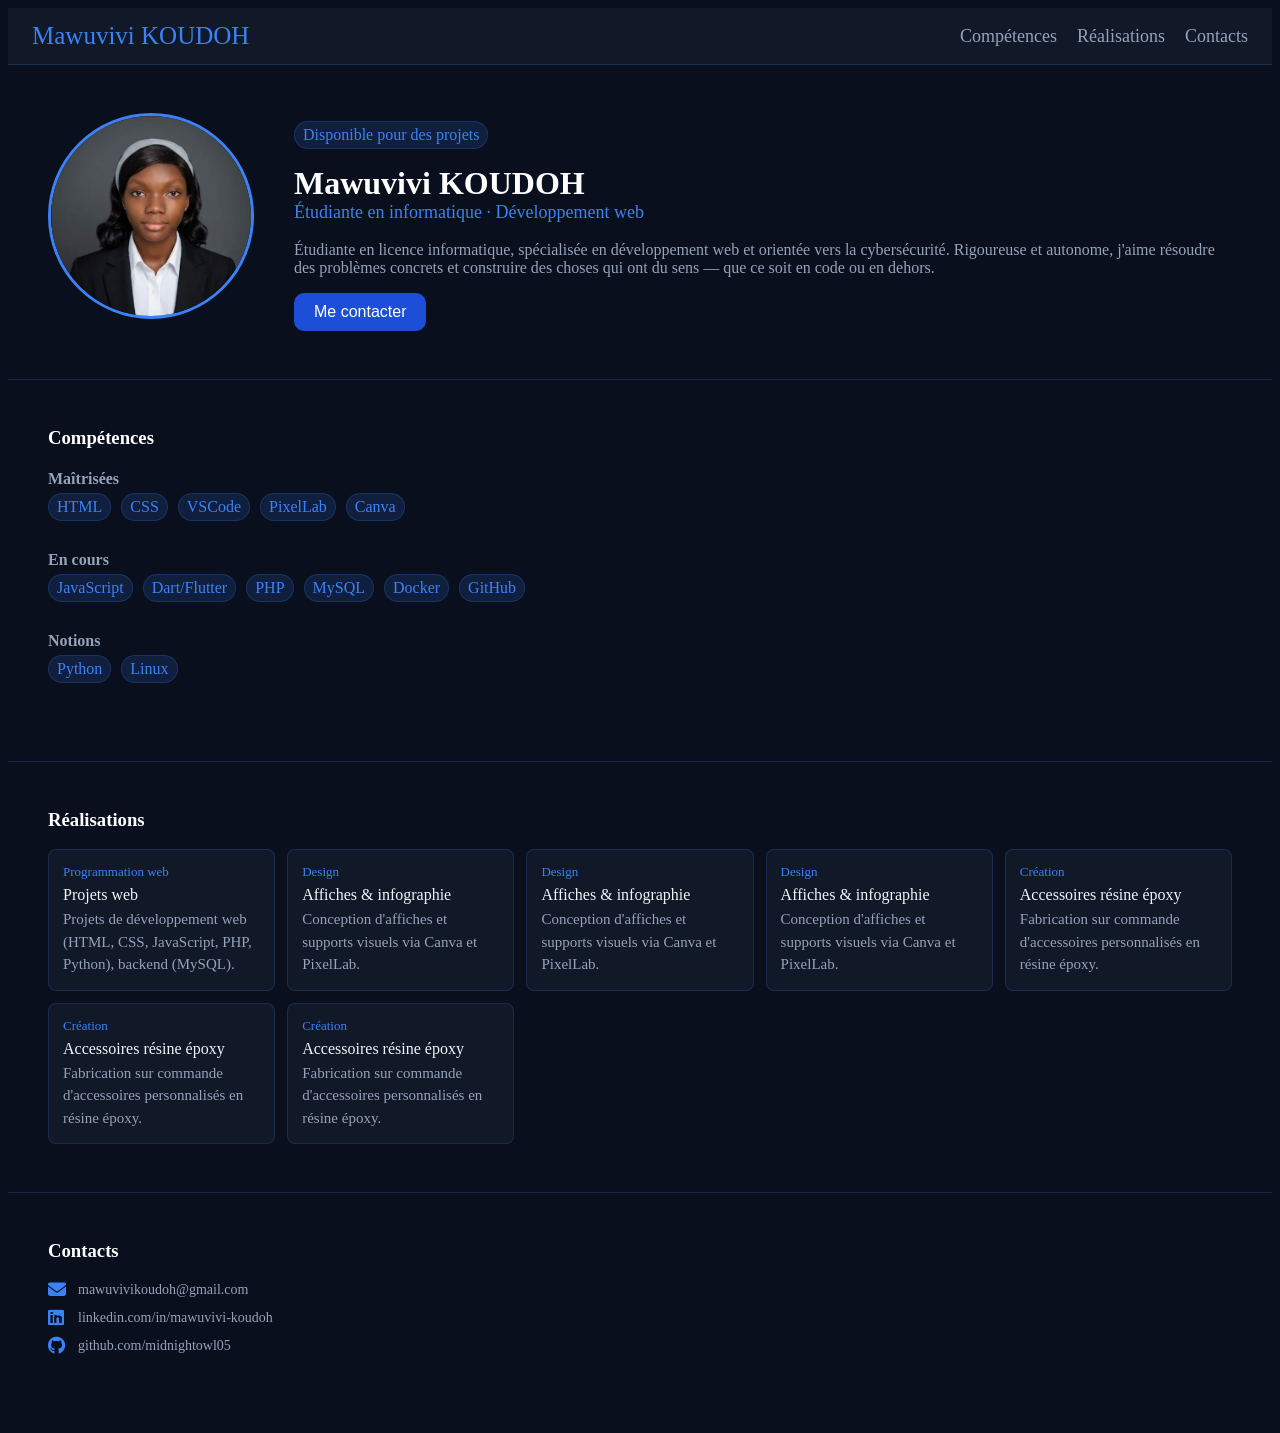
==== index.html @ c0d276f7 "Correction noms fichiers" ====
<!DOCTYPE html>
<html lang="en">

<head>
    <meta charset="UTF-8">
    <meta name="viewport" content="width=device-width, initial-scale=1.0">
    <title>Mon portfolio</title>
    <link rel="stylesheet" href="main.css">
    <link rel="stylesheet" href="https://cdnjs.cloudflare.com/ajax/libs/font-awesome/6.5.0/css/all.min.css">
</head>

<body>
    <nav class="navbar">
        <span class="logo">Mawuvivi KOUDOH</span>
        <ul class="nav-links">
            <li><a href="#competences">Compétences</a></li>
            <li><a href="#realisations">Réalisations</a></li>
            <li><a href="#contacts">Contacts</a></li>
        </ul>
    </nav>

    <div>
        <div class="section1">
            <div>
                <img src="Photo-pro.jpeg" alt="Ma photo de profil" class="photo-profil">
            </div>
            <div>
                <p class="etiquette">Disponible pour des projets</p>
                <h1>Mawuvivi KOUDOH</h1>
                <p class="niveau">Étudiante en informatique · Développement web</p>
                <p class="description">Étudiante en licence informatique, spécialisée en développement web et orientée
                    vers
                    la
                    cybersécurité. Rigoureuse et autonome, j'aime résoudre des problèmes concrets et construire des
                    choses
                    qui
                    ont du sens — que ce soit en code ou en dehors.</p>
                <a href="#contacts"><button class="contact" value="Me contacter">Me contacter</button></a>
            </div>
        </div>
        <hr>

        <div class="section2" id="competences">
            <h3>Compétences</h3>

            <h4>Maîtrisées</h4>
            <ul class="maitrisees"></ul>

            <h4>En cours</h4>
            <ul class="en-cours"></ul>

            <h4>Notions</h4>
            <ul class="notions"></ul>
        </div>
        <hr>

        <div class="section3" id="realisations">
            <h3>Réalisations</h3>
            <div class="projects-grid">
            </div>
        </div>
        <hr>

        <div class="section4" id="contacts">
            <h3>Contacts</h3>

            <div class="contacts-list">
                <!-- <div class="contact-item">
                    <i class="fa-solid fa-envelope"></i>
                    <span>ton.email@example.com</span>
                </div>

                <div class="contact-item">
                    <i class="fa-brands fa-github"></i>
                    <span>github.com/tonusername</span>
                </div>

                <div class="contact-item">
                    <i class="fa-brands fa-linkedin"></i>
                    <span>linkedin.com/in/tonprofil</span>
                </div> -->
            </div>
        </div>

        <script src="main.js"></script>
</body>

</html>
---- main.css ----
body {
  background-color: #0a0f1e;
  padding: 0;
}

.navbar {
  display: flex;
  justify-content: space-between;
  align-items: center;
  padding: 14px 24px;
  background: #111827;
  border-bottom: 1px solid rgba(59, 130, 246, 0.2);
  margin: 0;
}

.logo {
  color: #3b82f6;
  font-size: 25px;
  font-weight: 500;
}

ul {
  list-style: none;
  margin: 0;
  padding: 0;
}

.nav-links,
.maitrisees,
.en-cours,
.notions {
  display: flex;
  gap: 20px;
  list-style: none;
  margin: 0;
  padding: 0;
}

.maitrisees,
.en-cours,
.notions,
.contacts-list {
  gap: 10px;
  margin-bottom: 30px;
}

.nav-links a {
  color: #94a3b8;
  text-decoration: none;
  font-size: 18px;
}

.nav-links a:hover {
  color: #e2e8f0;
  font-size: 19px;
  transition-duration: 5ms;
}

.section1,
.section2,
.section3,
.section4 {
  padding: 40px;
}

.section1 {
  display: flex;
  gap: 40px;
  align-items: center;
  justify-content: center;
}

.photo-profil {
  width: 200px;
  height: 200px;
  border-radius: 50%;
  object-fit: cover;
  border: 3px solid #3b82f6;
}

.section2,
.section3,
.section4 {
  margin-top: -20px;
}

.etiquette {
  display: inline-block;
  background-color: rgba(59, 130, 246, 0.15);
  padding: 4px 8px;
  border-radius: 15px;
  color: #3b82f6;
  border: 1px solid rgba(59, 130, 246, 0.2);
}

h1 {
  color: white;
  font-size: 32px;
  margin-bottom: 20px;
  margin-top: 0;
}

.niveau {
  color: #3b82f6;
  font-size: 18px;
  margin-top: -20px;
}

.description {
  color: #94a3b8;
}

.contact {
  background-color: #1d4ed8;
  color: white;
  font-family: "Franklin Gothic Medium", "Arial Narrow", Arial, sans-serif;
  padding: 10px 20px;
  border-radius: 10px;
  border: none;
  font-weight: 500;
  font-size: 16px;
  cursor: pointer;
}

.contact:hover {
  background-color: #031655;
}

hr {
  width: 100%;
  border: none;
  border-top: 1px solid rgba(59, 130, 246, 0.2);
}

h3 {
  color: white;
}

h4 {
  color: #94a3b8;
  margin-bottom: 5px;
}

.projects-grid {
  display: grid;
  grid-template-columns: repeat(auto-fit, minmax(200px, 1fr));
  gap: 12px;
}

.project-card {
  background: #111827;
  border: 0.5px solid rgba(59, 130, 246, 0.2);
  border-radius: 8px;
  padding: 14px;
}

.project-card-label {
  font-size: 13px;
  color: #3b82f6;
  margin: 0 0 6px;
}

.project-card-title {
  font-size: 16px;
  font-weight: 500;
  color: #f1f5f9;
  margin: 0 0 4px;
}

.project-card-desc {
  font-size: 15px;
  color: #94a3b8;
  margin: 0;
  line-height: 1.5;
}

.contacts-list li {
  margin-bottom: 10px;
}

.contact-item {
  display: flex;
  align-items: center;
  gap: 10px;
  font-size: 14px;
  color: #94a3b8;
  margin-bottom: 10px;
}

.contact-item i {
  color: #3b82f6;
  font-size: 18px;
  width: 20px;
}
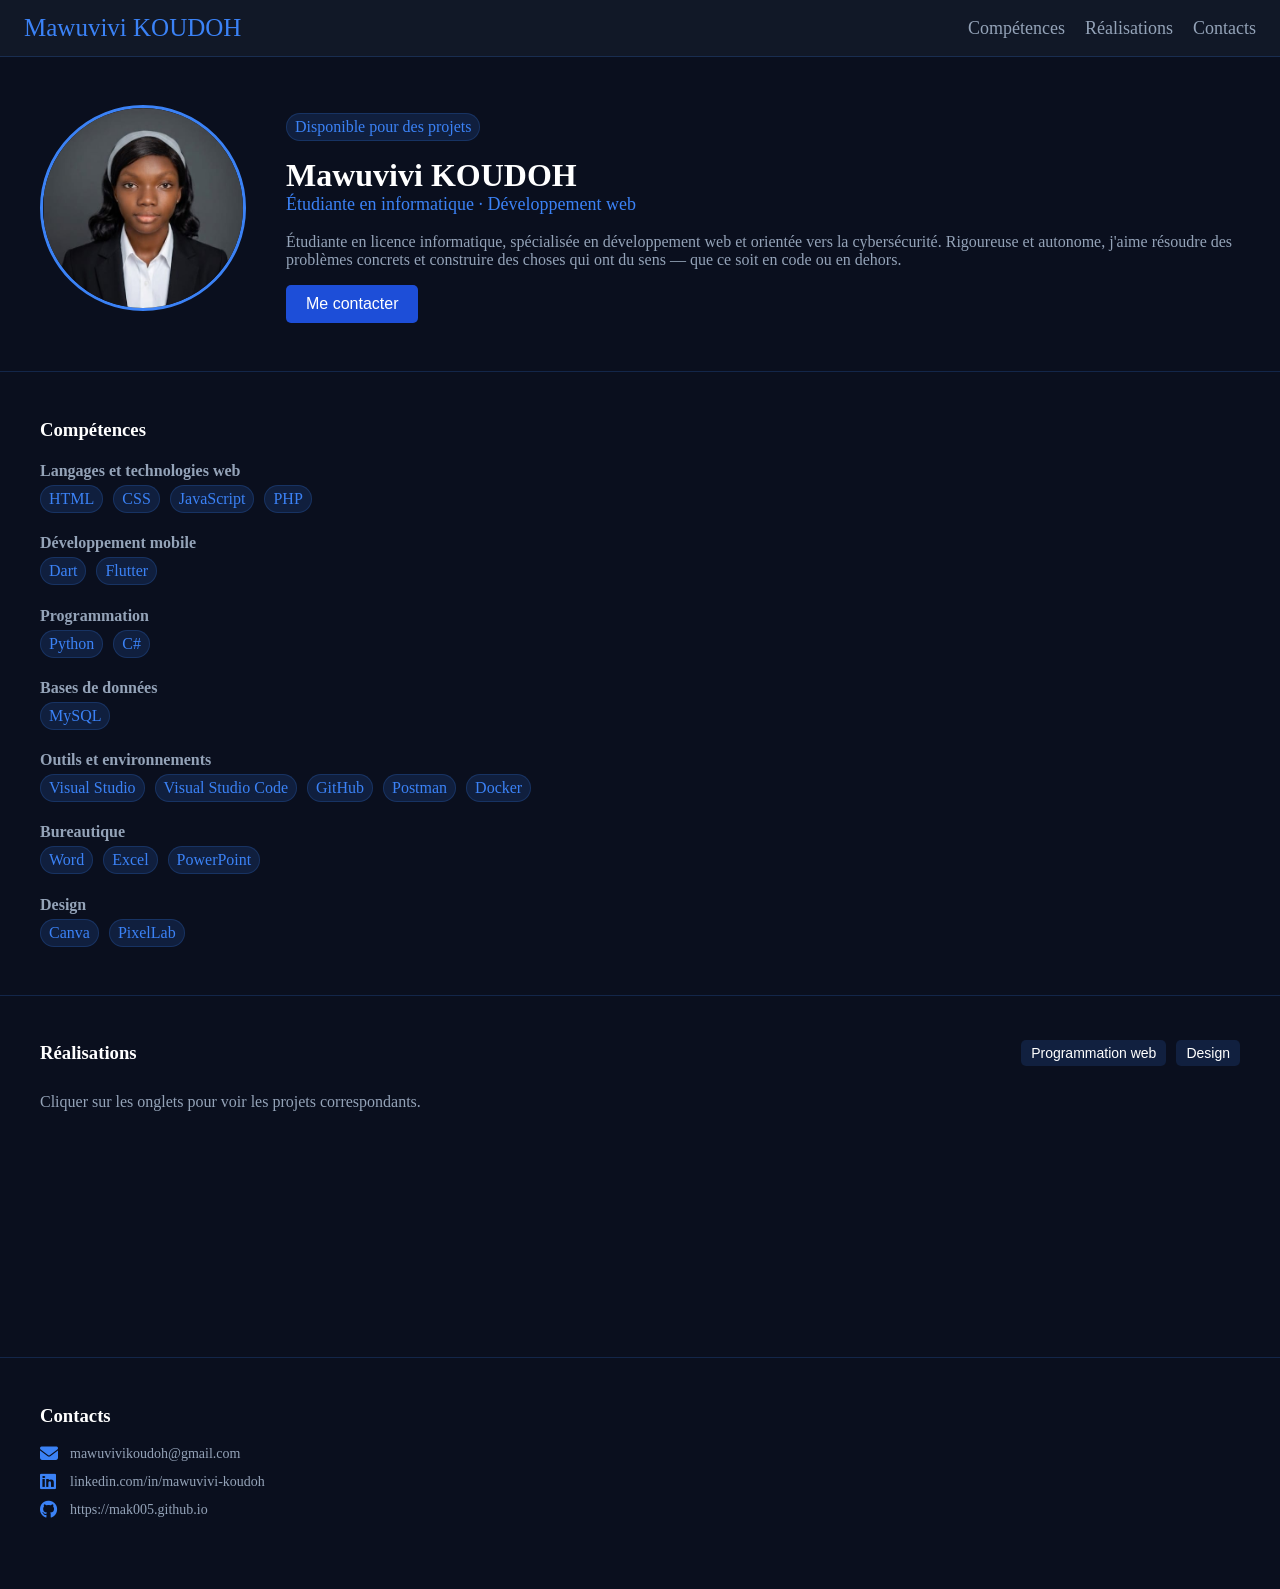
==== commit b128c575: "Ajout des images et suppression de l'onglet Creation" ====
--- a/index.html
+++ b/index.html
@@ -22,7 +22,7 @@
     <div>
         <div class="section1">
             <div>
-                <img src="Photo-pro.jpeg" alt="Ma photo de profil" class="photo-profil">
+                <img src="images/Photo-pro.jpeg" alt="Ma photo de profil" class="photo-profil">
             </div>
             <div>
                 <p class="etiquette">Disponible pour des projets</p>
@@ -43,43 +43,44 @@
         <div class="section2" id="competences">
             <h3>Compétences</h3>
 
-            <h4>Maîtrisées</h4>
-            <ul class="maitrisees"></ul>
+            <h4>Langages et technologies web</h4>
+            <ul class="langages"></ul>
 
-            <h4>En cours</h4>
-            <ul class="en-cours"></ul>
+            <h4>Développement mobile</h4>
+            <ul class="dev-mobile"></ul>
 
-            <h4>Notions</h4>
-            <ul class="notions"></ul>
+            <h4>Programmation</h4>
+            <ul class="programmation"></ul>
+
+            <h4>Bases de données</h4>
+            <ul class="bd"></ul>
+
+            <h4>Outils et environnements</h4>
+            <ul class="outils"></ul>
+
+            <h4>Bureautique</h4>
+            <ul class="bureautique"></ul>
+
+            <h4>Design</h4>
+            <ul class="design"></ul>
         </div>
         <hr>
 
         <div class="section3" id="realisations">
-            <h3>Réalisations</h3>
-            <div class="projects-grid">
+            <div class="section3-header">
+                <h3>Réalisations</h3>
+                <div class="categories"></div>
             </div>
+
+            <p class="description2">Cliquer sur les onglets pour voir les projets correspondants.</p>
+            <div class="projects-grid"></div>
         </div>
         <hr>
 
         <div class="section4" id="contacts">
             <h3>Contacts</h3>
 
-            <div class="contacts-list">
-                <!-- <div class="contact-item">
-                    <i class="fa-solid fa-envelope"></i>
-                    <span>ton.email@example.com</span>
-                </div>
-
-                <div class="contact-item">
-                    <i class="fa-brands fa-github"></i>
-                    <span>github.com/tonusername</span>
-                </div>
-
-                <div class="contact-item">
-                    <i class="fa-brands fa-linkedin"></i>
-                    <span>linkedin.com/in/tonprofil</span>
-                </div> -->
-            </div>
+            <div class="contacts-list"></div>
         </div>
 
         <script src="main.js"></script>
--- a/main.css
+++ b/main.css
@@ -1,6 +1,6 @@
 body {
   background-color: #0a0f1e;
-  padding: 0;
+  margin: 0;
 }
 
 .navbar {
@@ -25,22 +25,26 @@
   padding: 0;
 }
 
-.nav-links,
-.maitrisees,
-.en-cours,
-.notions {
+.nav-links{
   display: flex;
   gap: 20px;
+}
+
+.langages,
+.dev-mobile,
+.programmation,
+.bd,
+.outils,
+.bureautique,
+.design {
+  display: flex;
+  gap: 10px;
   list-style: none;
   margin: 0;
   padding: 0;
 }
 
-.maitrisees,
-.en-cours,
-.notions,
 .contacts-list {
-  gap: 10px;
   margin-bottom: 30px;
 }
 
@@ -106,7 +110,7 @@
   margin-top: -20px;
 }
 
-.description {
+.description, .description2 {
   color: #94a3b8;
 }
 
@@ -115,8 +119,8 @@
   color: white;
   font-family: "Franklin Gothic Medium", "Arial Narrow", Arial, sans-serif;
   padding: 10px 20px;
-  border-radius: 10px;
   border: none;
+  border-radius: 5px;
   font-weight: 500;
   font-size: 16px;
   cursor: pointer;
@@ -141,37 +145,53 @@
   margin-bottom: 5px;
 }
 
+.section3-header {
+  display: flex;
+  justify-content: space-between;
+  align-items: center;
+  margin-bottom: 20px;
+}
+
+.categories {
+  display: flex;
+  gap: 10px;
+}
+
+.onglet {
+  background-color: rgba(59, 130, 246, 0.15);
+  color: white;
+  font-family:Arial, Helvetica, sans-serif;
+  padding: 5px 10px;
+  border:none;
+  border-radius: 5px;
+  cursor: pointer;
+  font-size: 14px;
+}
+
+.onglet:hover {
+  background-color: #1d4ed8;
+}
+
+.onglet.active {
+  color: #3b82f6;
+  border-bottom: 2px solid #3b82f6;
+}
+
+.projet-detail {
+  margin-top: -20px;
+}
+
+.description2{
+  margin-top: -10px;
+}
 .projects-grid {
   display: grid;
   grid-template-columns: repeat(auto-fit, minmax(200px, 1fr));
   gap: 12px;
-}
-
-.project-card {
-  background: #111827;
-  border: 0.5px solid rgba(59, 130, 246, 0.2);
+  /* border: 0.5px solid rgba(59, 130, 246, 0.2); */
   border-radius: 8px;
-  padding: 14px;
-}
-
-.project-card-label {
-  font-size: 13px;
-  color: #3b82f6;
-  margin: 0 0 6px;
-}
-
-.project-card-title {
-  font-size: 16px;
-  font-weight: 500;
-  color: #f1f5f9;
-  margin: 0 0 4px;
-}
-
-.project-card-desc {
-  font-size: 15px;
-  color: #94a3b8;
-  margin: 0;
-  line-height: 1.5;
+  padding: 16px;
+  min-height: 150px;
 }
 
 .contacts-list li {
@@ -192,3 +212,20 @@
   font-size: 18px;
   width: 20px;
 }
+
+.photos-grid {
+  display: grid;
+  grid-template-columns: repeat(auto-fit, minmax(150px, 1fr));
+  gap: 12px;
+  margin-top: 16px;
+}
+
+.projet-photo {
+  width: 100%;
+  border-radius: 8px;
+  border: #94a3b8 solid 0.5px;
+  max-width: 250px;
+  height: 200px;
+  object-fit: cover;
+  aspect-ratio: 1;
+}
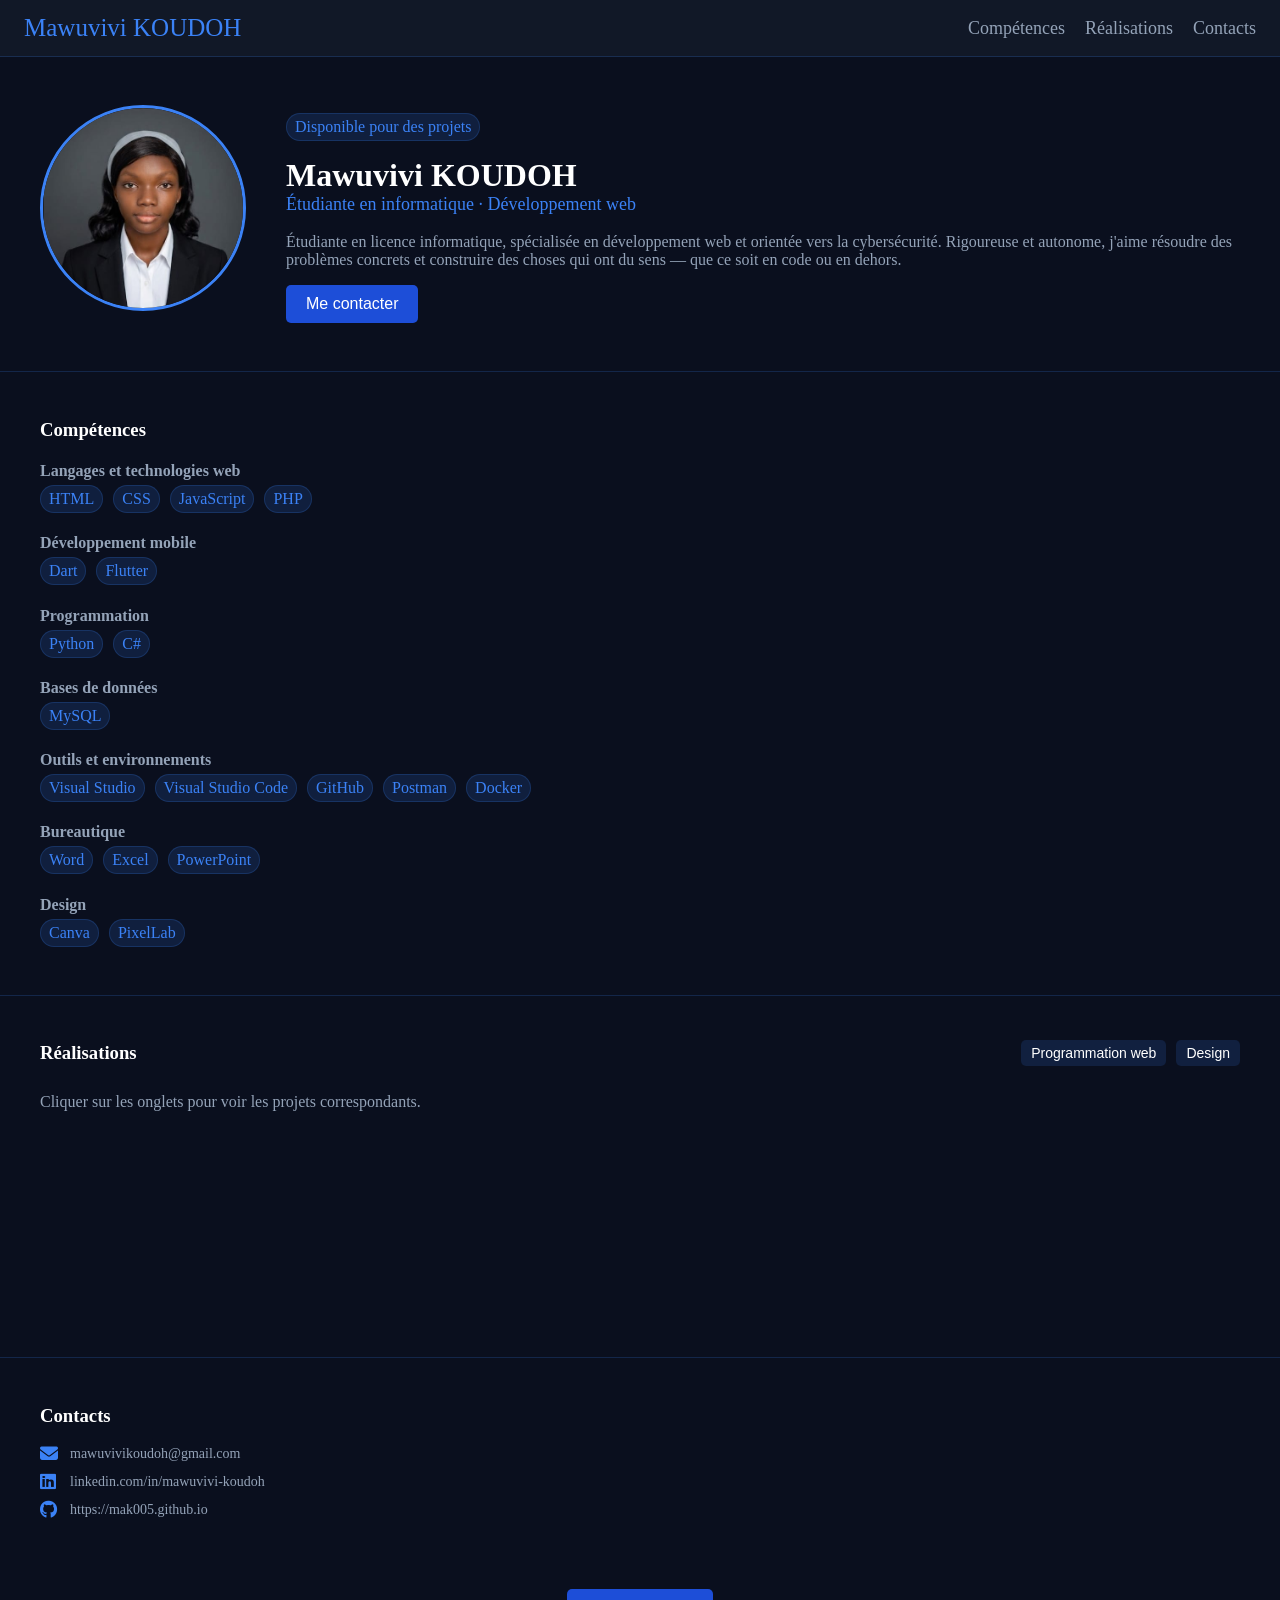
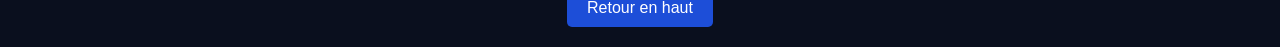
==== commit 7a676ce5: "Ajout de quelques images" ====
--- a/index.html
+++ b/index.html
@@ -4,7 +4,7 @@
 <head>
     <meta charset="UTF-8">
     <meta name="viewport" content="width=device-width, initial-scale=1.0">
-    <title>Mon portfolio</title>
+    <title>Mawuvivi KOUDOH - Portfolio</title>
     <link rel="stylesheet" href="main.css">
     <link rel="stylesheet" href="https://cdnjs.cloudflare.com/ajax/libs/font-awesome/6.5.0/css/all.min.css">
 </head>
@@ -83,6 +83,12 @@
             <div class="contacts-list"></div>
         </div>
 
+        <div>
+            <center>
+                <a href="#top"><button class="back-to-top">Retour en haut</button></a>
+            </center>
+        </div>
+
         <script src="main.js"></script>
 </body>
 
--- a/main.css
+++ b/main.css
@@ -228,4 +228,17 @@
   height: 200px;
   object-fit: cover;
   aspect-ratio: 1;
+}
+
+.back-to-top {
+  background-color: #1d4ed8;
+  color: white;
+  font-family: "Franklin Gothic Medium", "Arial Narrow", Arial, sans-serif;
+  padding: 10px 20px;
+  border: none;
+  border-radius: 5px;
+  font-weight: 500;
+  font-size: 16px;
+  cursor: pointer;
+  margin-bottom: 20px;
 }
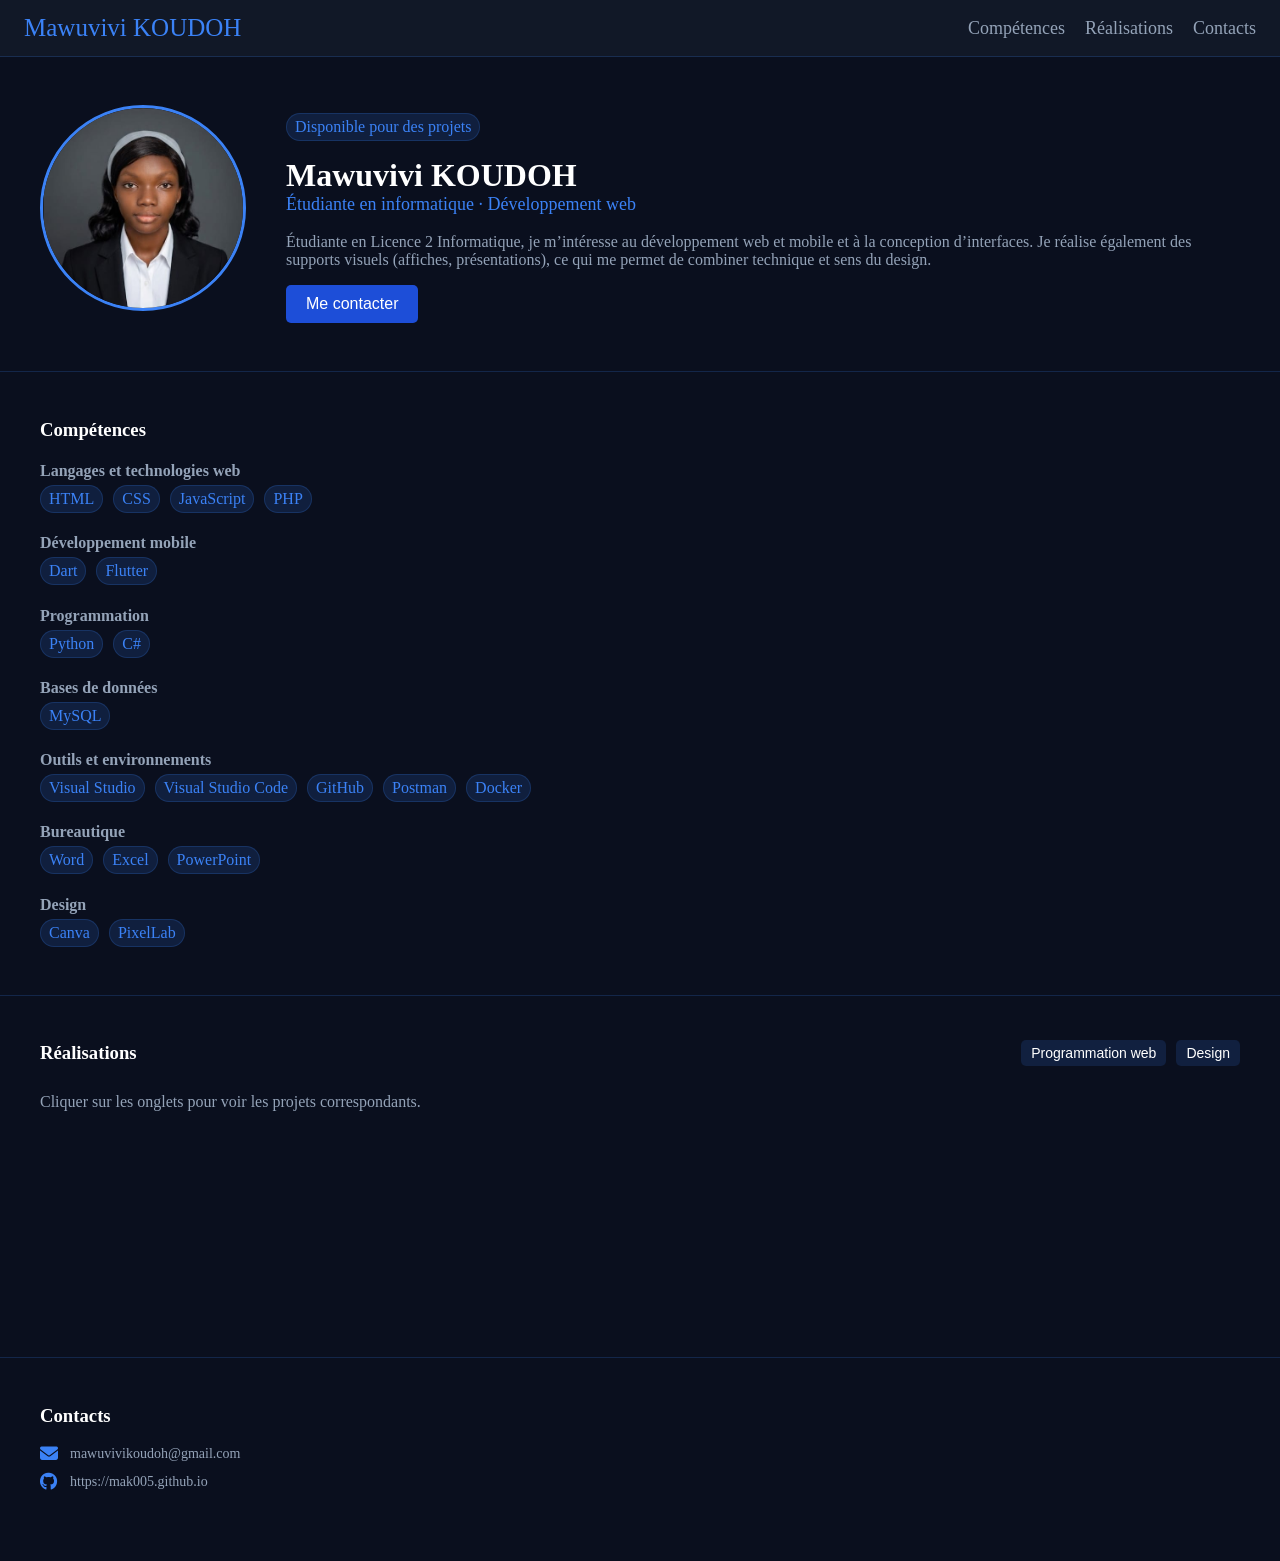
==== commit f9bf596b: "Modification description" ====
--- a/index.html
+++ b/index.html
@@ -28,13 +28,10 @@
                 <p class="etiquette">Disponible pour des projets</p>
                 <h1>Mawuvivi KOUDOH</h1>
                 <p class="niveau">Étudiante en informatique · Développement web</p>
-                <p class="description">Étudiante en licence informatique, spécialisée en développement web et orientée
-                    vers
-                    la
-                    cybersécurité. Rigoureuse et autonome, j'aime résoudre des problèmes concrets et construire des
-                    choses
-                    qui
-                    ont du sens — que ce soit en code ou en dehors.</p>
+                <p class="description">Étudiante en Licence 2 Informatique, je m’intéresse au développement web et
+                    mobile et à la conception d’interfaces. Je réalise également des supports visuels (affiches,
+                    présentations), ce qui me permet de combiner technique et sens du design.
+                </p>
                 <a href="#contacts"><button class="contact" value="Me contacter">Me contacter</button></a>
             </div>
         </div>
@@ -83,12 +80,6 @@
             <div class="contacts-list"></div>
         </div>
 
-        <div>
-            <center>
-                <a href="#top"><button class="back-to-top">Retour en haut</button></a>
-            </center>
-        </div>
-
         <script src="main.js"></script>
 </body>
 
